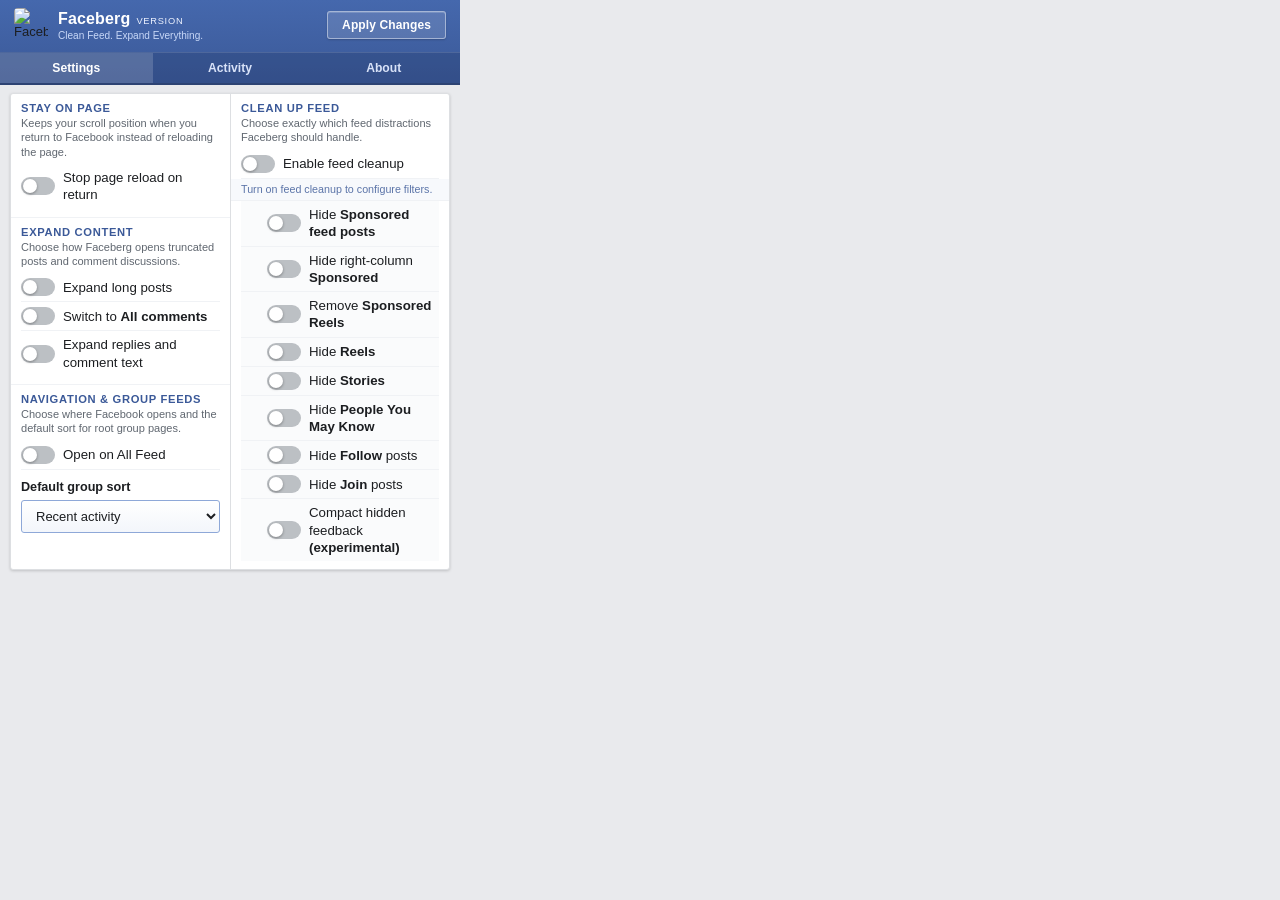
==== popup.html @ 2c35f4a1 "Release Faceberg v1.2.5" ====
﻿<!doctype html>
<html lang="en">
  <head>
    <meta charset="UTF-8" />
    <meta name="viewport" content="width=device-width, initial-scale=1.0" />
    <title>Faceberg Settings</title>
    <link rel="stylesheet" href="popup.css" />
  </head>
  <body>

    <header class="fb-header">
      <div class="fb-header-top">
        <div class="fb-brand">
          <div class="fb-logo"><img src="icons/icon48.png" alt="Faceberg" width="34" height="34" /></div>
          <div class="fb-header-text">
            <div class="fb-title-row">
              <h1>Faceberg</h1>
              <span class="fb-version" id="extensionVersion" aria-label="Extension version">Version</span>
            </div>
            <p>Clean Feed. Expand Everything.</p>
          </div>
        </div>
        <button id="applyButton" type="button" class="fb-btn fb-btn--header">Apply Changes</button>
      </div>

      <nav class="fb-tabs" aria-label="Faceberg sections">
        <button type="button" class="fb-tab is-active" data-tab-target="settingsPanel" aria-controls="settingsPanel" aria-selected="true">Settings</button>
        <button type="button" class="fb-tab" data-tab-target="activityPanel" aria-controls="activityPanel" aria-selected="false">Activity</button>
        <button type="button" class="fb-tab" data-tab-target="aboutPanel" aria-controls="aboutPanel" aria-selected="false">About</button>
      </nav>
    </header>

    <main class="fb-body">
      <section class="fb-panel is-active" id="settingsPanel" data-tab-panel aria-label="Settings tab">
        <section class="fb-card">
          <div class="fb-settings-grid">

            <div class="fb-settings-col">
              <div class="fb-setting-block">
                <h3 class="fb-group-title">Stay On Page</h3>
                <p class="fb-group-copy">Keeps your scroll position when you return to Facebook instead of reloading the page.</p>
                <label class="fb-toggle">
                  <input id="enableAntiRefresh" type="checkbox" />
                  <span class="fb-toggle-track"><span class="fb-toggle-thumb"></span></span>
                  <span class="fb-toggle-label">Stop page reload on return</span>
                </label>
              </div>

              <div class="fb-setting-block">
                <h3 class="fb-group-title">Expand Content</h3>
                <p class="fb-group-copy">Choose how Faceberg opens truncated posts and comment discussions.</p>
                <label class="fb-toggle">
                  <input id="enablePostExpansion" type="checkbox" />
                  <span class="fb-toggle-track"><span class="fb-toggle-thumb"></span></span>
                  <span class="fb-toggle-label">Expand long posts</span>
                </label>
                <label class="fb-toggle">
                  <input id="enableCommentSortAll" type="checkbox" />
                  <span class="fb-toggle-track"><span class="fb-toggle-thumb"></span></span>
                  <span class="fb-toggle-label">Switch to <strong>All comments</strong></span>
                </label>
                <label class="fb-toggle">
                  <input id="enableCommentExpansion" type="checkbox" />
                  <span class="fb-toggle-track"><span class="fb-toggle-thumb"></span></span>
                  <span class="fb-toggle-label">Expand replies and comment text</span>
                </label>
              </div>

              <div class="fb-setting-block">
                <h3 class="fb-group-title">Navigation &amp; Group Feeds</h3>
                <p class="fb-group-copy">Choose where Facebook opens and the default sort for root group pages.</p>
                <label class="fb-toggle">
                  <input id="enableGoDirectlyToFeeds" type="checkbox" />
                  <span class="fb-toggle-track"><span class="fb-toggle-thumb"></span></span>
                  <span class="fb-toggle-label">Open on All Feed</span>
                </label>
                <label class="fb-select-field" for="groupFeedDefaultSort">
                  <span class="fb-select-label">Default group sort</span>
                  <select id="groupFeedDefaultSort" class="fb-select-input">
                    <option value="recent activity">Recent activity</option>
                    <option value="new posts">New posts</option>
                    <option value="most relevant">Most relevant</option>
                  </select>
                </label>
              </div>
            </div>

            <div class="fb-settings-col fb-settings-col--right">
              <div class="fb-setting-block">
                <h3 class="fb-group-title">Clean Up Feed</h3>
                <p class="fb-group-copy">Choose exactly which feed distractions Faceberg should handle.</p>
                <label class="fb-toggle">
                  <input id="enableFeedFilter" type="checkbox" />
                  <span class="fb-toggle-track"><span class="fb-toggle-thumb"></span></span>
                  <span class="fb-toggle-label">Enable feed cleanup</span>
                </label>
                <p class="fb-dependent-note" id="feedCleanupNote">Turn on feed cleanup to configure filters.</p>
                <div id="feedCleanupChildren">
                  <label class="fb-toggle fb-toggle--indent" data-parent-toggle="enableFeedFilter">
                    <input id="enableBlockSponsoredPosts" type="checkbox" />
                    <span class="fb-toggle-track"><span class="fb-toggle-thumb"></span></span>
                    <span class="fb-toggle-label">Hide <strong>Sponsored feed posts</strong></span>
                  </label>
                  <label class="fb-toggle fb-toggle--indent" data-parent-toggle="enableFeedFilter">
                    <input id="enableBlockSponsoredSidebar" type="checkbox" />
                    <span class="fb-toggle-track"><span class="fb-toggle-thumb"></span></span>
                    <span class="fb-toggle-label">Hide right-column <strong>Sponsored</strong></span>
                  </label>
                  <label
                    class="fb-toggle fb-toggle--indent"
                    data-parent-toggle="enableFeedFilter"
                    title="Removes Sponsored items from the full-screen Reels feed."
                  >
                    <input id="enableBlockSponsoredReels" type="checkbox" />
                    <span class="fb-toggle-track"><span class="fb-toggle-thumb"></span></span>
                    <span class="fb-toggle-label">Remove <strong>Sponsored Reels</strong></span>
                  </label>
                  <label class="fb-toggle fb-toggle--indent" data-parent-toggle="enableFeedFilter">
                    <input id="enableBlockReels" type="checkbox" />
                    <span class="fb-toggle-track"><span class="fb-toggle-thumb"></span></span>
                    <span class="fb-toggle-label">Hide <strong>Reels</strong></span>
                  </label>
                  <label class="fb-toggle fb-toggle--indent" data-parent-toggle="enableFeedFilter">
                    <input id="enableBlockStories" type="checkbox" />
                    <span class="fb-toggle-track"><span class="fb-toggle-thumb"></span></span>
                    <span class="fb-toggle-label">Hide <strong>Stories</strong></span>
                  </label>
                  <label class="fb-toggle fb-toggle--indent" data-parent-toggle="enableFeedFilter">
                    <input id="enableBlockPeopleYouMayKnow" type="checkbox" />
                    <span class="fb-toggle-track"><span class="fb-toggle-thumb"></span></span>
                    <span class="fb-toggle-label">Hide <strong>People You May Know</strong></span>
                  </label>
                  <label class="fb-toggle fb-toggle--indent" data-parent-toggle="enableFeedFilter">
                    <input id="enableBlockFollowPosts" type="checkbox" />
                    <span class="fb-toggle-track"><span class="fb-toggle-thumb"></span></span>
                    <span class="fb-toggle-label">Hide <strong>Follow</strong> posts</span>
                  </label>
                  <label class="fb-toggle fb-toggle--indent" data-parent-toggle="enableFeedFilter">
                    <input id="enableBlockJoinPosts" type="checkbox" />
                    <span class="fb-toggle-track"><span class="fb-toggle-thumb"></span></span>
                    <span class="fb-toggle-label">Hide <strong>Join</strong> posts</span>
                  </label>
                  <label
                    class="fb-toggle fb-toggle--indent"
                    data-parent-toggle="enableFeedFilter"
                    title="Collapses Facebook's Ad hidden and Post hidden feedback after native hiding."
                  >
                    <input id="enableCompactHiddenCards" type="checkbox" />
                    <span class="fb-toggle-track"><span class="fb-toggle-thumb"></span></span>
                    <span class="fb-toggle-label">Compact hidden feedback <strong>(experimental)</strong></span>
                  </label>
                </div>
              </div>
            </div>

          </div>
        </section>
      </section>

      <section class="fb-panel" id="activityPanel" data-tab-panel hidden aria-label="Activity tab">
        <section class="fb-card fb-card--activity" aria-label="Faceberg activity">

          <!-- Empty state -->
          <p class="fb-empty" id="emptyState">Use Facebook normally and this summary will fill in as Faceberg does its work.</p>

          <!-- Hero: time saved -->
          <div class="fb-act-hero" id="roiHero" hidden>
            <p class="fb-act-hero-label">Faceberg has saved you</p>
            <div class="fb-act-hero-main">
              <img class="fb-act-hero-icon" src="icons/book.gif" alt="" aria-hidden="true" />
              <div class="fb-act-hero-time" id="roiTimeValue">0s</div>
            </div>
            <p class="fb-act-hero-sub">Across feed cleanup, content expansion, and reload prevention.</p>
          </div>

          <!-- Three impact rows -->
          <div class="fb-act-rows" id="roiPillars" hidden>
            <div class="fb-act-row">
              <span class="fb-act-row-num" id="pillarCleanup">0</span>
              <span class="fb-act-row-label">feed distractions removed</span>
            </div>
            <div class="fb-act-row">
              <span class="fb-act-row-num" id="pillarExpansion">0</span>
              <span class="fb-act-row-label">posts and comments expanded</span>
            </div>
            <div class="fb-act-row">
              <span class="fb-act-row-num" id="pillarRefresh">0</span>
              <span class="fb-act-row-label">page reloads prevented</span>
            </div>
          </div>

          <!-- Collapsible full breakdown -->
          <details class="fb-act-breakdown" id="statsBreakdown" hidden>
            <summary class="fb-act-breakdown-toggle">Show full breakdown</summary>
            <div class="fb-detail-list" id="detailList"></div>
          </details>

          <!-- Support CTA -->
          <div class="fb-act-cta" id="supportCta" hidden>
            <p class="fb-act-cta-line" id="supportLine"></p>
            <button id="donateButton" type="button" class="fb-bmc-btn"><span class="fb-bmc-icon" aria-hidden="true">☕</span><span>Buy me a coffee</span></button>
          </div>

          <!-- Footer -->
          <div class="fb-activity-footer" id="resetFooter">
            <span id="resetInfo">Tracking since now</span>
            <div class="fb-activity-actions">
              <button id="copyDebugButton" type="button" class="fb-link-btn">Copy Debug Information</button>
              <button id="resetStatsButton" type="button" class="fb-link-btn">Reset</button>
            </div>
          </div>

        </section>
      </section>

      <section class="fb-panel" id="aboutPanel" data-tab-panel hidden aria-label="About tab">
        <section class="fb-card fb-card--about">
          <div class="fb-about-body">
            <img class="fb-about-icon" id="aboutIcon" src="icons/icon128.png" alt="Faceberg icon" width="96" height="96" />
            <p class="fb-about-copy">Faceberg is a lightweight browser extension that makes Facebook less noisy and more usable. It cleans up your feed, expands truncated content for you, and prevents the page from reloading behind your back.</p>

            <div class="fb-about-features">
              <h3 class="fb-about-subtitle">What it does</h3>
              <ul class="fb-about-list">
                <li><strong>Feed cleanup</strong> &mdash; independently controls Sponsored feed posts, the right-column Sponsored module, Sponsored Reels, Reels, Stories, Follow and Join suggestions, and other feed clutter.</li>
                <li><strong>Auto-expand</strong> &mdash; independently controls truncated posts, deeper comment threads, and automatic "All comments" selection.</li>
                <li><strong>Anti-refresh</strong> &mdash; blocks automatic resume reload attempts and restores a recent scroll position after an unexpected reload.</li>
              </ul>
            </div>

            <div class="fb-about-note">
              <strong>🌐 Language:</strong> Faceberg currently supports English-language Facebook only. If you'd like support for another language or additional functionality, feel free to request it through the extension's store page.
            </div>

            <p class="fb-about-copy fb-about-copy--muted">Use <strong>Settings</strong> to choose what gets cleaned up. Check <strong>Activity</strong> to see everything Faceberg has done for you.</p>
          </div>
        </section>
      </section>

      <p id="status" class="fb-status" aria-live="polite" data-state="idle"></p>

    </main>

    <script src="shared-stats.js"></script>
    <script src="popup.js"></script>
  </body>
</html>
---- popup.css ----
/* ── Classic Facebook palette ─────────────────────────── */
:root {
  --fb-blue:        #3b5998;
  --fb-blue-dark:   #2d4373;
  --fb-blue-mid:    #4568ad;
  --fb-blue-light:  #5b74a8;
  --fb-blue-pale:   #dfe3ee;
  --fb-bg:          #e9eaed;
  --fb-white:       #ffffff;
  --fb-border:      #dddfe2;
  --fb-row-line:    #f0f2f5;
  --fb-text:        #1c1e21;
  --fb-muted:       #606770;
  --fb-shadow:      0 1px 3px rgba(0, 0, 0, 0.18);
}

/* ── Reset ─────────────────────────────────────────────── */
*, *::before, *::after { box-sizing: border-box; margin: 0; padding: 0; }

html,
body {
  overflow: hidden;
}

body {
  font-family: "Lucida Grande", Tahoma, Verdana, Arial, sans-serif;
  font-size: 13px;
  background: var(--fb-bg);
  color: var(--fb-text);
  width: 460px;
  overflow: hidden;
}

/* ── Header ────────────────────────────────────────────── */
.fb-header {
  background: linear-gradient(180deg, var(--fb-blue-mid) 0%, var(--fb-blue) 100%);
  border-bottom: 2px solid var(--fb-blue-dark);
  padding: 8px 14px 0;
}

.fb-header-top {
  display: flex;
  align-items: center;
  justify-content: space-between;
  gap: 10px;
  padding-bottom: 10px;
}

.fb-brand {
  display: flex;
  align-items: center;
  gap: 10px;
  flex: 1 1 auto;
  min-width: 0;
}

.fb-header-text {
  min-width: 0;
}

.fb-title-row {
  display: flex;
  align-items: baseline;
  gap: 6px;
}

.fb-tabs {
  display: flex;
  gap: 1px;
  margin: 0 -14px;
  background: rgba(26, 43, 82, 0.22);
  border-top: 1px solid rgba(255, 255, 255, 0.12);
}

.fb-tab {
  flex: 1 1 0;
  border: none;
  background: transparent;
  color: #d8e2f8;
  padding: 8px 6px;
  font: inherit;
  font-size: 0.76rem;
  font-weight: 700;
  cursor: pointer;
}

.fb-tab:hover {
  background: rgba(255, 255, 255, 0.08);
}

.fb-tab.is-active {
  background: rgba(255, 255, 255, 0.16);
  color: #fff;
}

.fb-logo {
  flex-shrink: 0;
  width: 34px;
  height: 34px;
  border-radius: 4px;
  overflow: hidden;
  display: flex;
  align-items: center;
  justify-content: center;
}

.fb-header-text h1 {
  font-size: 1rem;
  font-weight: 700;
  color: #fff;
  letter-spacing: 0.01em;
}

.fb-header-text p {
  font-size: 0.63rem;
  color: #c8d8f8;
  margin-top: 2px;
  white-space: nowrap;
}

.fb-version {
  font-size: 0.58rem;
  color: #eef3ff;
  letter-spacing: 0.08em;
  text-transform: uppercase;
  white-space: nowrap;
}

.fb-select-field {
  display: flex;
  flex-direction: column;
  gap: 6px;
  margin-top: 10px;
}

.fb-select-label {
  font-size: 0.79rem;
  font-weight: 700;
  color: var(--fb-text);
}

.fb-select-input {
  width: 100%;
  border: 1px solid #8ea8d8;
  border-radius: 3px;
  background: linear-gradient(180deg, #ffffff 0%, #f3f6fb 100%);
  color: var(--fb-text);
  font: inherit;
  padding: 7px 10px;
  box-shadow: inset 0 1px 0 rgba(255, 255, 255, 0.75);
}

.fb-select-input:focus {
  outline: 2px solid rgba(59, 89, 152, 0.25);
  border-color: var(--fb-blue);
}

/* ── Body ──────────────────────────────────────────────── */
.fb-body {
  padding: 8px 10px;
  display: flex;
  flex-direction: column;
  gap: 6px;
  overflow: hidden;
}

.fb-panel[hidden] {
  display: none;
}

/* ── Card ──────────────────────────────────────────────── */
.fb-card {
  background: var(--fb-white);
  border: 1px solid var(--fb-border);
  border-radius: 3px;
  box-shadow: var(--fb-shadow);
  overflow: hidden;
}

.fb-card--about {
  min-height: 320px;
  overflow: visible;
}

.fb-card--activity {
  display: flex;
  flex-direction: column;
}

.fb-section-title {
  background: #f5f6f7;
  border-bottom: 1px solid var(--fb-border);
  padding: 5px 10px;
  font-size: 0.72rem;
  font-weight: 700;
  text-transform: uppercase;
  letter-spacing: 0.07em;
  color: var(--fb-blue);
}

.fb-section-header {
  display: flex;
  align-items: center;
  justify-content: space-between;
  gap: 8px;
  background: #f5f6f7;
  border-bottom: 1px solid var(--fb-border);
  padding: 5px 10px;
}

.fb-section-header .fb-section-title {
  background: transparent;
  border-bottom: none;
  padding: 0;
}

/* ── Activity tab ─────────────────────────────────────── */
.fb-empty {
  padding: 20px 18px;
  text-align: center;
  font-size: 0.85rem;
  line-height: 1.55;
  color: var(--fb-muted);
  background: linear-gradient(180deg, #fbfcfe 0%, #f7f9fc 100%);
  border-bottom: 1px solid var(--fb-border);
}

.fb-empty[hidden],
.fb-act-hero[hidden],
.fb-act-rows[hidden],
.fb-act-breakdown[hidden],
.fb-act-cta[hidden] {
  display: none;
}

/* Hero */
.fb-act-hero {
  padding: 20px 20px 18px;
  text-align: center;
  background: linear-gradient(180deg, #fafcff 0%, #eef3fc 100%);
  border-bottom: 1px solid var(--fb-border);
}

.fb-act-hero-label {
  font-size: 0.82rem;
  font-weight: 600;
  color: var(--fb-blue-light);
  margin-bottom: 6px;
}

.fb-act-hero-main {
  display: inline-flex;
  align-items: center;
  gap: 10px;
  margin-bottom: 8px;
}

.fb-act-hero-icon {
  height: 2.2rem;
  width: auto;
  object-fit: contain;
  flex-shrink: 0;
}

.fb-act-hero-time {
  font-size: 2.4rem;
  line-height: 1;
  font-weight: 700;
  letter-spacing: -0.03em;
  color: var(--fb-blue-dark);
  font-variant-numeric: tabular-nums;
}

.fb-act-hero-sub {
  font-size: 0.82rem;
  line-height: 1.45;
  color: var(--fb-muted);
}

.fb-activity-actions {
  display: flex;
  align-items: center;
  gap: 10px;
}

/* Impact rows */
.fb-act-rows {
  background: var(--fb-white);
  border-bottom: 1px solid var(--fb-border);
}

.fb-act-row {
  display: flex;
  align-items: baseline;
  gap: 14px;
  padding: 12px 20px;
  border-bottom: 1px solid var(--fb-row-line);
}

.fb-act-row:last-child {
  border-bottom: none;
}

.fb-act-row-num {
  font-size: 1.35rem;
  font-weight: 700;
  line-height: 1;
  color: var(--fb-blue-dark);
  font-variant-numeric: tabular-nums;
  min-width: 3rem;
  text-align: right;
  flex-shrink: 0;
}

.fb-act-row-label {
  font-size: 0.9rem;
  line-height: 1.3;
  color: var(--fb-text);
}

/* Breakdown */
.fb-act-breakdown {
  border-bottom: 1px solid var(--fb-border);
  background: var(--fb-white);
}

.fb-act-breakdown-toggle {
  position: relative;
  display: block;
  list-style: none;
  padding: 11px 34px 11px 18px;
  font-size: 0.82rem;
  font-weight: 600;
  color: var(--fb-blue-light);
  background: #f8f9fb;
  cursor: pointer;
  user-select: none;
}

.fb-act-breakdown-toggle::-webkit-details-marker {
  display: none;
}

.fb-act-breakdown-toggle::after {
  content: "\25BE";
  position: absolute;
  right: 14px;
  top: 50%;
  transform: translateY(-50%);
}

.fb-act-breakdown[open] .fb-act-breakdown-toggle::after {
  content: "\25B4";
}

.fb-act-breakdown-toggle:hover {
  color: var(--fb-blue);
  background: #f1f4f9;
}

.fb-detail-list {
  padding: 4px 0 6px;
}

.fb-dl-group {
  border-top: 1px solid var(--fb-row-line);
}

.fb-dl-group:first-child {
  border-top: none;
}

.fb-dl-group-title {
  padding: 8px 18px 4px;
  font-size: 0.72rem;
  font-weight: 700;
  text-transform: uppercase;
  letter-spacing: 0.05em;
  color: var(--fb-blue);
  background: #f8f9fb;
}

.fb-dl-row {
  display: flex;
  justify-content: space-between;
  gap: 10px;
  padding: 5px 18px 5px 24px;
  font-size: 0.82rem;
  line-height: 1.35;
  color: var(--fb-text);
}

.fb-dl-row:nth-child(odd) {
  background: #fafbfc;
}

.fb-dl-val {
  flex: 0 0 auto;
  min-width: 2.5rem;
  text-align: right;
  font-weight: 700;
  color: var(--fb-blue-dark);
  font-variant-numeric: tabular-nums;
}

/* Support CTA */
.fb-act-cta {
  display: flex;
  flex-direction: column;
  gap: 10px;
  padding: 14px 18px;
  background: linear-gradient(180deg, #fbfcff 0%, #f3f6fc 100%);
  border-bottom: 1px solid var(--fb-border);
}

.fb-act-cta-line {
  font-size: 0.85rem;
  line-height: 1.5;
  color: var(--fb-blue-dark);
}

.fb-bmc-btn {
  display: inline-flex;
  align-items: center;
  gap: 8px;
  width: fit-content;
  padding: 7px 12px;
  border-radius: 999px;
  border: 1px solid #b8860b;
  background: linear-gradient(180deg, #ffe58f 0%, #ffd24f 100%);
  color: #3f2f00;
  font: inherit;
  font-size: 0.72rem;
  font-weight: 700;
  line-height: 1.2;
  cursor: pointer;
  box-shadow: 0 1px 2px rgba(0, 0, 0, 0.12);
}

.fb-bmc-btn:hover {
  filter: brightness(1.03);
}

.fb-bmc-btn:active {
  transform: translateY(1px);
}

.fb-bmc-icon {
  font-size: 0.9rem;
  flex-shrink: 0;
}

.fb-activity-footer {
  display: flex;
  align-items: center;
  justify-content: space-between;
  gap: 10px;
  padding: 7px 12px;
  font-size: 0.63rem;
  color: var(--fb-muted);
  background: #f9fafb;
}

.fb-link-btn {
  background: none;
  border: none;
  padding: 2px 6px;
  font: inherit;
  font-size: 0.6rem;
  font-weight: 700;
  color: var(--fb-blue-light);
  cursor: pointer;
  text-transform: uppercase;
  letter-spacing: 0.04em;
}

.fb-link-btn:hover {
  color: var(--fb-blue);
  text-decoration: underline;
}

/* ── Settings: 2-column grid ───────────────────────────── */
.fb-settings-grid {
  display: grid;
  grid-template-columns: 1fr 1fr;
  align-items: start;
}

.fb-settings-col {
  display: flex;
  flex-direction: column;
}

.fb-settings-col--right {
  border-left: 1px solid var(--fb-border);
}

.fb-setting-block {
  padding: 8px 10px;
  border-bottom: 1px solid var(--fb-row-line);
}

.fb-setting-block:last-child {
  border-bottom: none;
}

.fb-group-title {
  font-size: 0.70rem;
  font-weight: 700;
  color: var(--fb-blue);
  text-transform: uppercase;
  letter-spacing: 0.06em;
  margin-bottom: 2px;
}

.fb-group-copy {
  font-size: 0.69rem;
  line-height: 1.3;
  color: var(--fb-muted);
  margin-bottom: 5px;
}

.fb-toggle {
  display: flex;
  align-items: center;
  gap: 8px;
  padding: 5px 0;
  cursor: pointer;
  border-bottom: 1px solid var(--fb-row-line);
  transition: background 0.1s;
  user-select: none;
}

.fb-toggle:last-child { border-bottom: none; }

.fb-toggle:hover { background: #f5f6f7; }

.fb-dependent-note {
  margin: 0 -10px;
  padding: 4px 10px;
  border-bottom: 1px solid var(--fb-row-line);
  font-size: 0.67rem;
  line-height: 1.25;
  color: var(--fb-blue-light);
  background: #f7f9fc;
}

.fb-dependent-note[hidden] {
  display: none;
}

/* Indented sub-options */
.fb-toggle--indent {
  padding-left: 26px;
  background: #fafbfc;
}

.fb-toggle--indent:hover { background: #f0f2f5; }

/* Keep the native checkbox keyboard-focusable while drawing the custom switch. */
.fb-toggle input[type="checkbox"] {
  position: absolute;
  width: 1px;
  height: 1px;
  opacity: 0;
  pointer-events: none;
}

/* Switch track */
.fb-toggle-track {
  position: relative;
  flex-shrink: 0;
  width: 34px;
  height: 18px;
  background: #bcc0c4;
  border-radius: 9px;
  transition: background 0.2s;
}

/* Switch thumb */
.fb-toggle-thumb {
  position: absolute;
  top: 2px;
  left: 2px;
  width: 14px;
  height: 14px;
  background: #fff;
  border-radius: 50%;
  box-shadow: 0 1px 3px rgba(0, 0, 0, 0.35);
  transition: left 0.2s;
}

.fb-toggle input:checked ~ .fb-toggle-track               { background: var(--fb-blue); }
.fb-toggle input:checked ~ .fb-toggle-track .fb-toggle-thumb { left: 18px; }
.fb-toggle input:focus-visible ~ .fb-toggle-track {
  outline: 2px solid var(--fb-blue);
  outline-offset: 2px;
}

.fb-toggle--disabled {
  cursor: not-allowed;
  background: #f3f4f6;
  color: #98a0ab;
}

.fb-toggle--disabled:hover {
  background: #f3f4f6;
}

.fb-toggle--disabled .fb-toggle-track {
  background: #d7dbe0;
}

.fb-toggle--disabled .fb-toggle-thumb {
  background: #f8f9fa;
  box-shadow: none;
}

.fb-toggle--disabled .fb-toggle-label {
  color: #98a0ab;
}

.fb-toggle-label {
  font-size: 0.83rem;
  color: var(--fb-text);
  line-height: 1.3;
}

/* ── Hint text ─────────────────────────────────────────── */
.fb-hint {
  font-size: 0.7rem;
  color: var(--fb-muted);
  line-height: 1.45;
  padding: 0 2px;
}

.fb-apply-note {
  font-size: 0.71rem;
  line-height: 1.35;
  color: #5c6470;
  background: #f5f6f7;
  border: 1px solid var(--fb-border);
  border-radius: 3px;
  padding: 6px 10px;
}

.fb-about-icon {
  float: left;
  width: 96px;
  height: 96px;
  margin: 0 12px 8px 0;
  border-radius: 18px;
  box-shadow: 0 4px 12px rgba(59, 89, 152, 0.15);
  background: linear-gradient(180deg, #ffffff 0%, #eef3ff 100%);
  padding: 4px;
  cursor: pointer;
  transition: width 0.3s ease, height 0.3s ease, border-radius 0.3s ease;
}

.fb-about-icon--enlarged {
  float: none;
  width: 100%;
  height: auto;
  margin: 0 0 12px 0;
  border-radius: 10px;
}

.fb-about-header-text {
  display: flex;
  flex-direction: column;
  gap: 2px;
}

.fb-about-title {
  font-size: 1.1rem;
  font-weight: 700;
  color: var(--fb-blue-dark);
}

.fb-about-ver {
  font-size: 0.6rem;
  color: var(--fb-muted);
  letter-spacing: 0.04em;
}

.fb-about-body {
  padding: 12px 16px 16px;
  display: flow-root;
}

.fb-about-body > * + * {
  margin-top: 10px;
}

.fb-about-copy {
  font-size: 0.78rem;
  line-height: 1.5;
  color: var(--fb-text);
}

.fb-about-copy--muted {
  color: var(--fb-muted);
  font-size: 0.72rem;
}

.fb-about-subtitle {
  font-size: 0.65rem;
  font-weight: 700;
  text-transform: uppercase;
  letter-spacing: 0.06em;
  color: var(--fb-blue);
  margin-bottom: 4px;
}

.fb-about-list {
  list-style: none;
  display: flex;
  flex-direction: column;
  gap: 5px;
}

.fb-about-list li {
  font-size: 0.75rem;
  line-height: 1.45;
  color: var(--fb-text);
  padding-left: 14px;
  position: relative;
}

.fb-about-list li::before {
  content: "\2022";
  position: absolute;
  left: 0;
  color: var(--fb-blue);
  font-weight: 700;
}

.fb-about-note {
  font-size: 0.72rem;
  line-height: 1.45;
  color: var(--fb-text);
  background: #f7f8fc;
  border: 1px solid var(--fb-border);
  border-radius: 4px;
  padding: 8px 12px;
}

.fb-btn {
  background: linear-gradient(180deg, #4c69ba 0%, var(--fb-blue) 100%);
  color: #fff;
  border: 1px solid var(--fb-blue-dark);
  border-radius: 3px;
  width: 100%;
  padding: 8px 18px;
  font-family: "Lucida Grande", Tahoma, Verdana, Arial, sans-serif;
  font-size: 0.83rem;
  font-weight: 700;
  cursor: pointer;
  box-shadow: 0 1px 2px rgba(0, 0, 0, 0.2);
  letter-spacing: 0.01em;
  transition: filter 0.1s;
}

.fb-btn:hover:not(:disabled)  { filter: brightness(1.1); }
.fb-btn:active:not(:disabled) { filter: brightness(0.92); box-shadow: inset 0 1px 3px rgba(0,0,0,0.25); }

.fb-btn:disabled {
  background: #9cb4d8;
  border-color: #8aa5cc;
  cursor: default;
  box-shadow: none;
}

/* Header variant — double-class beats the width:100% in .fb-btn */
.fb-btn.fb-btn--header {
  width: auto;
  flex: 0 0 auto;
  min-width: 100px;
  padding: 6px 14px;
  font-size: 0.75rem;
  background: rgba(255, 255, 255, 0.13);
  border-color: rgba(255, 255, 255, 0.45);
  box-shadow: inset 0 1px 0 rgba(255, 255, 255, 0.18), 0 1px 2px rgba(0, 0, 0, 0.18);
}

.fb-btn.fb-btn--header:hover:not(:disabled) {
  filter: none;
  background: rgba(255, 255, 255, 0.22);
}

.fb-btn.fb-btn--header:active:not(:disabled) {
  filter: none;
  background: rgba(255, 255, 255, 0.07);
  box-shadow: inset 0 2px 4px rgba(0, 0, 0, 0.22);
}

.fb-btn.fb-btn--header:disabled {
  background: rgba(255, 255, 255, 0.04);
  border-color: rgba(255, 255, 255, 0.18);
  color: rgba(255, 255, 255, 0.38);
  box-shadow: none;
  cursor: default;
}

/* Buy Me a Coffee button — compact and integrated with the summary card */
.fb-bmc-btn {
  display: inline-flex;
  align-items: center;
  gap: 8px;
  width: fit-content;
  padding: 7px 12px;
  border-radius: 999px;
  border: 1px solid #b8860b;
  background: linear-gradient(180deg, #ffe58f 0%, #ffd24f 100%);
  color: #3f2f00;
  font: inherit;
  font-size: 0.72rem;
  font-weight: 700;
  line-height: 1.2;
  cursor: pointer;
  box-shadow: 0 1px 2px rgba(0, 0, 0, 0.12);
}

.fb-bmc-btn:hover {
  filter: brightness(1.03);
}

.fb-bmc-btn:active {
  transform: translateY(1px);
}

.fb-bmc-icon {
  font-size: 0.9rem;
  flex-shrink: 0;
}

.fb-btn.fb-btn--inline {
  width: auto;
  min-width: 0;
  padding: 4px 8px;
  font-size: 0.66rem;
  line-height: 1.2;
  border-radius: 3px;
  background: linear-gradient(180deg, #fefefe 0%, #eef1f6 100%);
  border-color: #b7c2d6;
  color: var(--fb-blue-dark);
  box-shadow: none;
}

.fb-btn.fb-btn--inline:hover:not(:disabled) {
  filter: none;
  background: linear-gradient(180deg, #ffffff 0%, #e3e8f1 100%);
}

.fb-btn.fb-btn--inline:active:not(:disabled) {
  filter: none;
  background: linear-gradient(180deg, #e3e8f1 0%, #fefefe 100%);
  box-shadow: inset 0 1px 2px rgba(0, 0, 0, 0.14);
}

/* ── Status bar ────────────────────────────────────────── */
.fb-status {
  min-height: 0;
  display: none;
  font-size: 0.73rem;
  line-height: 1.35;
  border-radius: 3px;
  padding: 8px 10px;
  border: 1px solid transparent;
}

.fb-status:not(:empty) {
  display: block;
  font-weight: 600;
}

.fb-status[data-state="pending"] {
  color: var(--fb-blue-dark);
  background: #eef3ff;
  border-color: #c7d6f7;
}

.fb-status[data-state="success"] {
  color: #1e5c2c;
  background: #edf8ef;
  border-color: #b7ddc0;
}

.fb-status[data-state="error"] {
  color: #8d1d1d;
  background: #fdeeee;
  border-color: #efc0c0;
}

.fb-status[data-state="info"] {
  color: #5b6470;
  background: #f5f6f7;
  border-color: var(--fb-border);
}
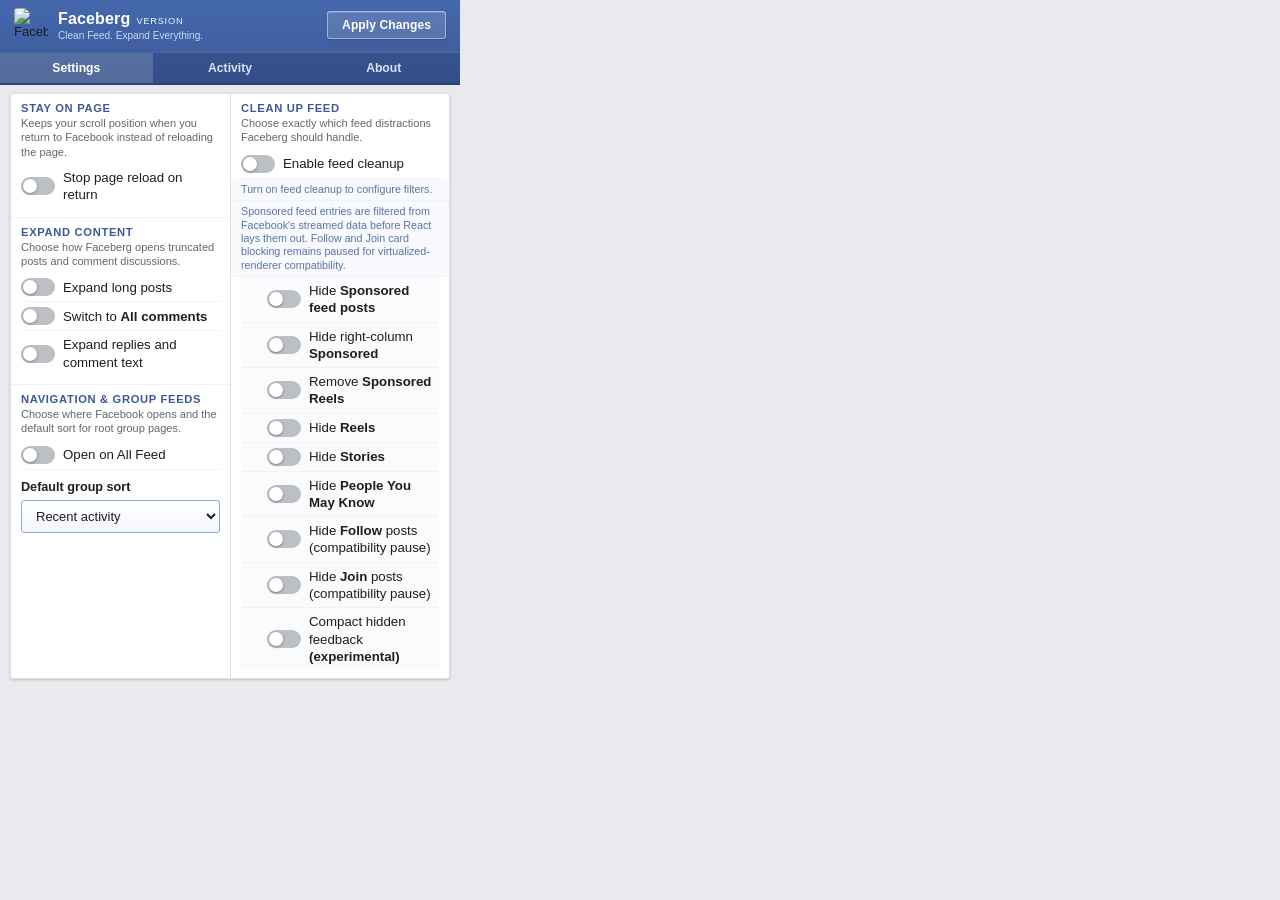
==== commit 3ec4c473: "Release Faceberg v1.2.32" ====
--- a/popup.html
+++ b/popup.html
@@ -95,6 +95,11 @@
                   <span class="fb-toggle-label">Enable feed cleanup</span>
                 </label>
                 <p class="fb-dependent-note" id="feedCleanupNote">Turn on feed cleanup to configure filters.</p>
+                <p class="fb-dependent-note">
+                  Sponsored feed entries are filtered from Facebook's streamed
+                  data before React lays them out. Follow and Join card blocking
+                  remains paused for virtualized-renderer compatibility.
+                </p>
                 <div id="feedCleanupChildren">
                   <label class="fb-toggle fb-toggle--indent" data-parent-toggle="enableFeedFilter">
                     <input id="enableBlockSponsoredPosts" type="checkbox" />
@@ -130,15 +135,15 @@
                     <span class="fb-toggle-track"><span class="fb-toggle-thumb"></span></span>
                     <span class="fb-toggle-label">Hide <strong>People You May Know</strong></span>
                   </label>
-                  <label class="fb-toggle fb-toggle--indent" data-parent-toggle="enableFeedFilter">
-                    <input id="enableBlockFollowPosts" type="checkbox" />
-                    <span class="fb-toggle-track"><span class="fb-toggle-thumb"></span></span>
-                    <span class="fb-toggle-label">Hide <strong>Follow</strong> posts</span>
-                  </label>
-                  <label class="fb-toggle fb-toggle--indent" data-parent-toggle="enableFeedFilter">
-                    <input id="enableBlockJoinPosts" type="checkbox" />
-                    <span class="fb-toggle-track"><span class="fb-toggle-thumb"></span></span>
-                    <span class="fb-toggle-label">Hide <strong>Join</strong> posts</span>
+                  <label class="fb-toggle fb-toggle--indent" data-parent-toggle="enableFeedFilter" data-compatibility-disabled="true">
+                    <input id="enableBlockFollowPosts" type="checkbox" disabled />
+                    <span class="fb-toggle-track"><span class="fb-toggle-thumb"></span></span>
+                    <span class="fb-toggle-label">Hide <strong>Follow</strong> posts (compatibility pause)</span>
+                  </label>
+                  <label class="fb-toggle fb-toggle--indent" data-parent-toggle="enableFeedFilter" data-compatibility-disabled="true">
+                    <input id="enableBlockJoinPosts" type="checkbox" disabled />
+                    <span class="fb-toggle-track"><span class="fb-toggle-thumb"></span></span>
+                    <span class="fb-toggle-label">Hide <strong>Join</strong> posts (compatibility pause)</span>
                   </label>
                   <label
                     class="fb-toggle fb-toggle--indent"
@@ -228,6 +233,220 @@
               </ul>
             </div>
 
+            <section class="fb-about-changelog" aria-labelledby="whatsNewTitle">
+              <div class="fb-about-changelog-heading">
+                <h3 class="fb-about-subtitle" id="whatsNewTitle">What's new</h3>
+                <span class="fb-release-badge" id="aboutVersion" aria-label="Current release version"></span>
+              </div>
+              <p class="fb-release-date"><time datetime="2026-09-04">September 4, 2026</time></p>
+              <ul class="fb-changelog-list">
+                <li>Keeps probing until Facebook's Home-feed connection handler is actually patched.</li>
+                <li>Catches Facebook when its module loader becomes available after Faceberg starts.</li>
+              </ul>
+
+              <details class="fb-release-history">
+                <summary>Previous releases</summary>
+                <div class="fb-release-history-body">
+                  <section class="fb-release-entry" aria-labelledby="release1231">
+                    <div class="fb-release-entry-heading">
+                      <h4 id="release1231">v1.2.31</h4>
+                      <time datetime="2026-09-04">September 4, 2026</time>
+                    </div>
+                    <p>Added normalized connection filtering, but the loader probe could stop before that handler became accessible.</p>
+                  </section>
+                  <section class="fb-release-entry" aria-labelledby="release1230">
+                    <div class="fb-release-entry-heading">
+                      <h4 id="release1230">v1.2.30</h4>
+                      <time datetime="2026-09-04">September 4, 2026</time>
+                    </div>
+                    <p>Wrapped the real payload listener, but live Vivaldi diagnostics proved all initial payloads had already been processed.</p>
+                  </section>
+                  <section class="fb-release-entry" aria-labelledby="release1229">
+                    <div class="fb-release-entry-heading">
+                      <h4 id="release1229">v1.2.29</h4>
+                      <time datetime="2026-09-04">September 4, 2026</time>
+                    </div>
+                    <p>Reached Facebook's payload consumer, but its initial call occurred before later parser payloads existed.</p>
+                  </section>
+                  <section class="fb-release-entry" aria-labelledby="release1228">
+                    <div class="fb-release-entry-heading">
+                      <h4 id="release1228">v1.2.28</h4>
+                      <time datetime="2026-09-04">September 4, 2026</time>
+                    </div>
+                    <p>Wrapped the exact payload consumer, but only when Facebook's lazy queue already existed before Faceberg started.</p>
+                  </section>
+                  <section class="fb-release-entry" aria-labelledby="release1227">
+                    <div class="fb-release-entry-heading">
+                      <h4 id="release1227">v1.2.27</h4>
+                      <time datetime="2026-09-04">September 4, 2026</time>
+                    </div>
+                    <p>Tried to intercept Facebook's module-definition queue, but Vivaldi created that queue before the extension's MAIN-world script ran.</p>
+                  </section>
+                  <section class="fb-release-entry" aria-labelledby="release1226">
+                    <div class="fb-release-entry-heading">
+                      <h4 id="release1226">v1.2.26</h4>
+                      <time datetime="2026-09-04">September 4, 2026</time>
+                    </div>
+                    <p>Tried to sanitize the initial JSON payload, but live Vivaldi evidence showed Facebook consumed it before the MutationObserver callback.</p>
+                  </section>
+                  <section class="fb-release-entry" aria-labelledby="release1225">
+                    <div class="fb-release-entry-heading">
+                      <h4 id="release1225">v1.2.25</h4>
+                      <time datetime="2026-09-04">September 4, 2026</time>
+                    </div>
+                    <p>Patched Vivaldi's queued stream-cache factory, but live diagnostics proved the first bootstrap ad arrived before the API wrapper.</p>
+                  </section>
+                  <section class="fb-release-entry" aria-labelledby="release1224">
+                    <div class="fb-release-entry-heading">
+                      <h4 id="release1224">v1.2.24</h4>
+                      <time datetime="2026-09-04">September 4, 2026</time>
+                    </div>
+                    <p>Guaranteed MAIN-world manifest injection and added live guard diagnostics, which exposed the missed bootstrap queue.</p>
+                  </section>
+                  <section class="fb-release-entry" aria-labelledby="release1223">
+                    <div class="fb-release-entry-heading">
+                      <h4 id="release1223">v1.2.23</h4>
+                      <time datetime="2026-09-04">September 4, 2026</time>
+                    </div>
+                    <p>Introduced exact Relay edge filtering, but its dynamic MAIN-world registration did not intercept early enough in Vivaldi.</p>
+                  </section>
+                  <section class="fb-release-entry" aria-labelledby="release1222">
+                    <div class="fb-release-entry-heading">
+                      <h4 id="release1222">v1.2.22</h4>
+                      <time datetime="2026-09-02">September 2, 2026</time>
+                    </div>
+                    <p>Stopped ordinary feed-card collapsing that exposed Facebook's off-screen SVG labels in Vivaldi.</p>
+                  </section>
+                  <section class="fb-release-entry" aria-labelledby="release1221">
+                    <div class="fb-release-entry-heading">
+                      <h4 id="release1221">v1.2.21</h4>
+                      <time datetime="2026-08-24">August 24, 2026</time>
+                    </div>
+                    <p>Paused cleanup during delegated feed-card clicks and stabilized SPA post-dialog ownership.</p>
+                  </section>
+                  <section class="fb-release-entry" aria-labelledby="release1220">
+                    <div class="fb-release-entry-heading">
+                      <h4 id="release1220">v1.2.20</h4>
+                      <time datetime="2026-08-24">August 24, 2026</time>
+                    </div>
+                    <p>Made unavailable overlays authoritative and added the first bounded feed-interaction pause.</p>
+                  </section>
+                  <section class="fb-release-entry" aria-labelledby="release1219">
+                    <div class="fb-release-entry-heading">
+                      <h4 id="release1219">v1.2.19</h4>
+                      <time datetime="2026-08-20">August 20, 2026</time>
+                    </div>
+                    <p>Bound Reel reply expansion to the current narrow comment thread instead of the full page.</p>
+                  </section>
+                  <section class="fb-release-entry" aria-labelledby="release1218">
+                    <div class="fb-release-entry-heading">
+                      <h4 id="release1218">v1.2.18</h4>
+                      <time datetime="2026-08-19">August 19, 2026</time>
+                    </div>
+                    <p>Added settled-scroll suppression for late-hydrated Vivaldi ads while protecting the viewport anchor.</p>
+                  </section>
+                  <section class="fb-release-entry" aria-labelledby="release1217">
+                    <div class="fb-release-entry-heading">
+                      <h4 id="release1217">v1.2.17</h4>
+                      <time datetime="2026-08-18">August 18, 2026</time>
+                    </div>
+                    <p>Added bounded tolerance for Vivaldi's identity-less Sponsored-card hydration transition.</p>
+                  </section>
+                  <section class="fb-release-entry" aria-labelledby="release1216">
+                    <div class="fb-release-entry-heading">
+                      <h4 id="release1216">v1.2.16</h4>
+                      <time datetime="2026-08-16">August 16, 2026</time>
+                    </div>
+                    <p>Expanded Chrome ad coverage to all mounted cards below the safety buffer and bounded first-screen startup handling.</p>
+                  </section>
+                  <section class="fb-release-entry" aria-labelledby="release1215">
+                    <div class="fb-release-entry-heading">
+                      <h4 id="release1215">v1.2.15</h4>
+                      <time datetime="2026-08-16">August 16, 2026</time>
+                    </div>
+                    <p>Bound suppression to stable post identity and removed the unsafe pre-paint card rule.</p>
+                  </section>
+                  <section class="fb-release-entry" aria-labelledby="release1214">
+                    <div class="fb-release-entry-heading">
+                      <h4 id="release1214">v1.2.14</h4>
+                      <time datetime="2026-08-13">August 13, 2026</time>
+                    </div>
+                    <p>Recognized the compact Reel Ad badge and Play game CTA while rejecting internal Facebook destinations.</p>
+                  </section>
+                  <section class="fb-release-entry" aria-labelledby="release1213">
+                    <div class="fb-release-entry-heading">
+                      <h4 id="release1213">v1.2.13</h4>
+                      <time datetime="2026-08-13">August 13, 2026</time>
+                    </div>
+                    <p>Added early Reel-ad CTA detection and native Next navigation for active ads.</p>
+                  </section>
+                  <section class="fb-release-entry" aria-labelledby="release1212">
+                    <div class="fb-release-entry-heading">
+                      <h4 id="release1212">v1.2.12</h4>
+                      <time datetime="2026-08-13">August 13, 2026</time>
+                    </div>
+                    <p>Removed blank Sponsored-card placeholders and moved main-feed ad suppression to structural pre-paint detection.</p>
+                  </section>
+                  <section class="fb-release-entry" aria-labelledby="release1211">
+                    <div class="fb-release-entry-heading">
+                      <h4 id="release1211">v1.2.11</h4>
+                      <time datetime="2026-08-13">August 13, 2026</time>
+                    </div>
+                    <p>Attempted height-preserving late-card masking; superseded because it could leave large blank gaps.</p>
+                  </section>
+                  <section class="fb-release-entry" aria-labelledby="release1210">
+                    <div class="fb-release-entry-heading">
+                      <h4 id="release1210">v1.2.10</h4>
+                      <time datetime="2026-08-13">August 13, 2026</time>
+                    </div>
+                    <p>Prevented feed cleanup from collapsing visible or already-passed cards during upward scrolling.</p>
+                  </section>
+                  <section class="fb-release-entry" aria-labelledby="release129">
+                    <div class="fb-release-entry-heading">
+                      <h4 id="release129">v1.2.9</h4>
+                      <time datetime="2026-08-11">August 11, 2026</time>
+                    </div>
+                    <p>Bound Reel comments to the current Reel and refreshed stale recycled sidebars once.</p>
+                  </section>
+                  <section class="fb-release-entry" aria-labelledby="release128">
+                    <div class="fb-release-entry-heading">
+                      <h4 id="release128">v1.2.8</h4>
+                      <time datetime="2026-08-11">August 11, 2026</time>
+                    </div>
+                    <p>Stopped stale post watchers and removed the native Hide transition that could misroute recycled feed links.</p>
+                  </section>
+                  <section class="fb-release-entry" aria-labelledby="release127">
+                    <div class="fb-release-entry-heading">
+                      <h4 id="release127">v1.2.7</h4>
+                      <time datetime="2026-08-04">August 4, 2026</time>
+                    </div>
+                    <p>Restored anti-refresh protection as the default while preserving explicit saved opt-outs.</p>
+                  </section>
+                  <section class="fb-release-entry" aria-labelledby="release126">
+                    <div class="fb-release-entry-heading">
+                      <h4 id="release126">v1.2.6</h4>
+                      <time datetime="2026-08-04">August 4, 2026</time>
+                    </div>
+                    <p>Fixed Reel comment automation, restored People You May Know cleanup, corrected settings fallback, and added this changelog.</p>
+                  </section>
+                  <section class="fb-release-entry" aria-labelledby="release125">
+                    <div class="fb-release-entry-heading">
+                      <h4 id="release125">v1.2.5</h4>
+                      <time datetime="2026-07-30">July 30, 2026</time>
+                    </div>
+                    <p>Improved slow-browser comment sorting, bounded All comments retries, and stabilized late-loading Sponsored post cleanup.</p>
+                  </section>
+                  <section class="fb-release-entry" aria-labelledby="release124">
+                    <div class="fb-release-entry-heading">
+                      <h4 id="release124">v1.2.4</h4>
+                      <time datetime="2026-07-29">July 29, 2026</time>
+                    </div>
+                    <p>Added independent cleanup controls, Sponsored Reel removal, Stories control, and separate comment sorting and expansion settings.</p>
+                  </section>
+                </div>
+              </details>
+            </section>
+
             <div class="fb-about-note">
               <strong>🌐 Language:</strong> Faceberg currently supports English-language Facebook only. If you'd like support for another language or additional functionality, feel free to request it through the extension's store page.
             </div>
--- a/popup.css
+++ b/popup.css
@@ -182,6 +182,12 @@
   overflow: visible;
 }
 
+#aboutPanel {
+  max-height: 475px;
+  overflow-y: auto;
+  scrollbar-gutter: stable;
+}
+
 .fb-card--activity {
   display: flex;
   flex-direction: column;
@@ -733,6 +739,100 @@
   left: 0;
   color: var(--fb-blue);
   font-weight: 700;
+}
+
+.fb-about-changelog {
+  clear: both;
+  border: 1px solid #cbd5e8;
+  border-radius: 4px;
+  background: linear-gradient(180deg, #f9fbff 0%, #f4f7fc 100%);
+  padding: 9px 11px;
+}
+
+.fb-about-changelog-heading,
+.fb-release-entry-heading {
+  display: flex;
+  align-items: baseline;
+  justify-content: space-between;
+  gap: 8px;
+}
+
+.fb-about-changelog-heading .fb-about-subtitle {
+  margin-bottom: 0;
+}
+
+.fb-release-badge {
+  border-radius: 999px;
+  background: var(--fb-blue);
+  color: #fff;
+  padding: 2px 7px;
+  font-size: 0.62rem;
+  font-weight: 700;
+  letter-spacing: 0.03em;
+  white-space: nowrap;
+}
+
+.fb-release-date {
+  margin-top: 2px;
+  color: var(--fb-muted);
+  font-size: 0.64rem;
+}
+
+.fb-changelog-list {
+  margin-top: 7px;
+  padding-left: 16px;
+}
+
+.fb-changelog-list li {
+  color: var(--fb-text);
+  font-size: 0.72rem;
+  line-height: 1.42;
+}
+
+.fb-changelog-list li + li {
+  margin-top: 4px;
+}
+
+.fb-release-history {
+  margin-top: 8px;
+  border-top: 1px solid #d8dfed;
+  padding-top: 7px;
+}
+
+.fb-release-history > summary {
+  color: var(--fb-blue);
+  cursor: pointer;
+  font-size: 0.69rem;
+  font-weight: 700;
+}
+
+.fb-release-history-body {
+  margin-top: 7px;
+  display: flex;
+  flex-direction: column;
+  gap: 8px;
+}
+
+.fb-release-entry + .fb-release-entry {
+  border-top: 1px solid #e1e6f0;
+  padding-top: 7px;
+}
+
+.fb-release-entry-heading h4 {
+  color: var(--fb-blue-dark);
+  font-size: 0.69rem;
+}
+
+.fb-release-entry-heading time {
+  color: var(--fb-muted);
+  font-size: 0.61rem;
+}
+
+.fb-release-entry p {
+  margin-top: 3px;
+  color: var(--fb-muted);
+  font-size: 0.68rem;
+  line-height: 1.4;
 }
 
 .fb-about-note {
